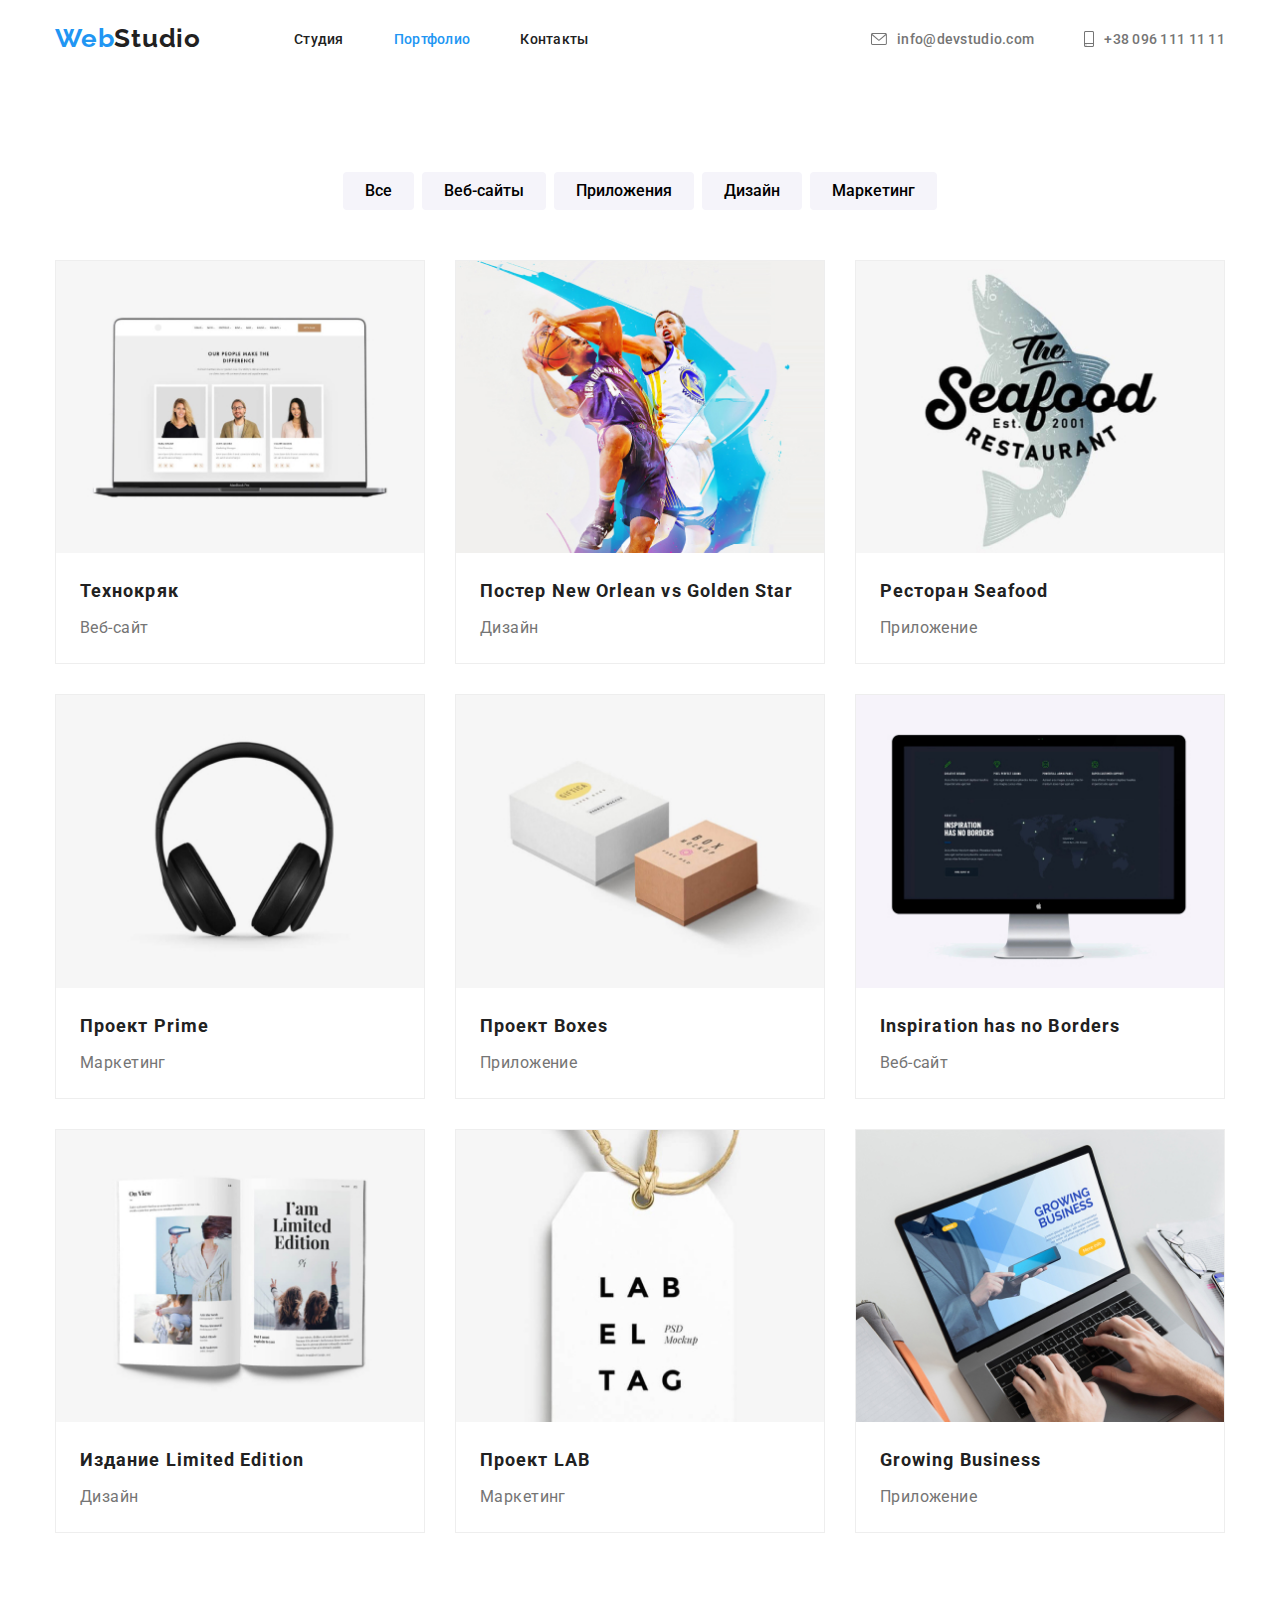
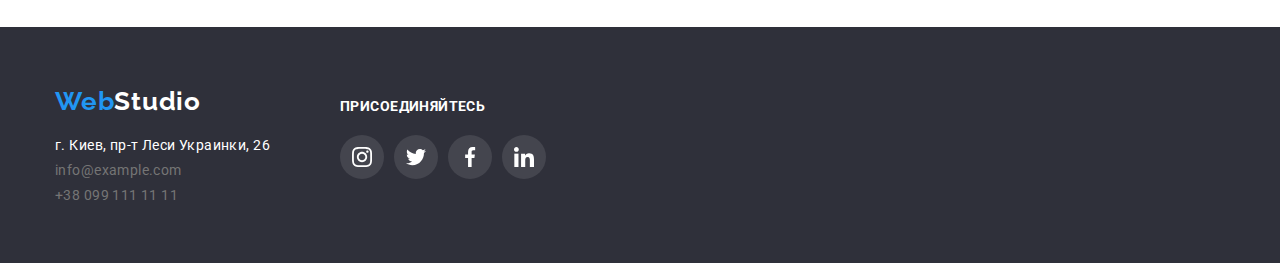
==== homework5/portfolio.html @ 6146c53e "Add files via upload" ====
<!DOCTYPE html>
<html lang="ru-UA">
<head>
    <meta charset="UTF-8">
    <meta name="viewport" content="width=device-width, initial-scale=1.0">
    <title>Портфолио</title>
    <link href="https://fonts.googleapis.com/css2?family=Raleway:wght@700&display=swap" rel="stylesheet">
    <link href="https://fonts.googleapis.com/css2?family=Raleway:wght@700&family=Roboto:wght@400;500;700;900&display=swap" rel="stylesheet">
    <link rel="stylesheet" href=" https://cdnjs.cloudflare.com/ajax/libs/modern-normalize/1.0.0/modern-normalize.min.css">
    <link rel="stylesheet" href="css/style.css">
</head>
<body>
    <header class="header">
        <div class="container header-container">
            <nav class="navigation">
                <a href="./" class="logohed link">Web<span class="logo-first">Studio</span></a>
                <ul class="list menu">
                  <li class="menu-item"><a href="index.html" class="studio link menu-link">Студия</a></li>
                  <li class="menu-item current"><a href="portfolio.html" class="link menu-link current">Портфолио</a></li>
                  <li class="menu-item"><a href="#contacs" class="link menu-link">Контакты</a></li>
                </ul>
              </nav>
              <ul class="list menu">
                <li class="menu-item">
                  <a href="mailto:info@devstudio.com" class="mail link">
                  <svg class="contacts-icon-mail">
                    <use href="./img/sprite.svg.svg#envelope-hover">
                    </use>
                </svg>
                info@devstudio.com</a>
                </li>
                <li class="menu-item">
                  <a href="tel:+380961111111" class="phone link"> 
                  <svg class="contacts-icon-phone">
                    <use href="./img/sprite.svg.svg#Vector">
                    </use>
                </svg>
                +38 096 111 11 11</a>
                </li>
              </ul>
    </div>
    </header>
        <!--h1 который спрячется стилями-->
        <section class="portfolio"> 
            <div class="container portfolio-nav">
                <ul class="list portfolio-menu-list">
                    <li class="potfolio-menu-item"><button type="button" class="btn potfolio-btn">Все</button></li>
                    <li class="potfolio-menu-item"><button type="button" class="btn potfolio-btn">Веб-сайты</button></li>
                    <li class="potfolio-menu-item"><button type="button" class="btn potfolio-btn">Приложения</button></li>
                    <li class="potfolio-menu-item"><button type="button" class="btn potfolio-btn">Дизайн</button></li>
                    <li class="potfolio-menu-item"><button type="button" class="btn potfolio-btn">Маркетинг</button></li>
               </ul>
        </div>
            <div class="container">
            <ul class="list potfolio-menu">
                <li class="portfolio-item">
                    <a href="" class=" link">
                    <img class="portfolio-photo"
                    src="img/img(7).jpg"
                    width="370"
                    height="294"
                    alt="ноутбук">
                    <h2 class="portfolio-name ">Технокряк</h2>
                    <p class="site-menu ">Веб-сайт</p>
                  </a>
                </li>
                <li class="portfolio-item">
                    <a href="" class="link">
                    <img class="portfolio-photo"
                    src="img/img(8).jpg" 
                    width="370"
                    height="294"
                    alt="баскетболист">
                    <h2 class="portfolio-name ">Постер New Orlean vs Golden Star</h2>
                    <p class="site-menu">Дизайн</p>
                   </a>
                </li>
                <li class="portfolio-item">
                    <a href="" class="link">
                    <img class="portfolio-photo"
                    src="img/img(9).jpg" 
                    width="370"
                    height="294"
                    alt="логотип ресторана морепродукты">
                    <h2 class="portfolio-name ">Ресторан Seafood</h2>
                    <p class="site-menu">Приложение</p>
                  </a>
                </li>
                <li class="portfolio-item">
                    <a href="" class="link">
                    <img class="portfolio-photo"
                    src="img/img(10).jpg" 
                    width="370"
                    height="294"
                    alt="наушники">
                    <h2 class="portfolio-name ">Проект Prime</h2>
                    <p class="site-menu">Маркетинг</p>
                   </a>
                </li>
                <li class="portfolio-item">
                    <a href="" class="link">
                    <img class="portfolio-photo"
                    src="img/img(11).jpg" 
                    width="370"
                    height="294"
                    alt="две коробки">
                    <h2 class="portfolio-name ">Проект Boxes</h2>
                    <p class="site-menu">Приложение</p>
                  </a>
                </li>
                <li class="portfolio-item">
                    <a href="" class="link">
                    <img class="portfolio-photo"
                    src="img/img(12).jpg" 
                    width="370"
                    height="294"
                    alt="монитор">
                    <h2 class="portfolio-name ">Inspiration has no Borders</h2>
                    <p class="site-menu">Веб-сайт</p>
                  </a>
                </li>
                <li class="portfolio-item">
                    <a href="" class="link">
                    <img class="portfolio-photo"
                    src="img/img(13).jpg" 
                    width="370"
                    height="294"
                    alt="журнал">
                    <h2 class="portfolio-name title ">Издание Limited Edition</h2>
                    <p class="site-menu">Дизайн</p>
                   </a>
                </li>
                <li class="portfolio-item">
                    <a href="" class="link">
                    <img class="portfolio-photo"
                    src="img/img(14).jpg" 
                    width="370"
                    height="294"
                    alt="бирка">
                    <h2 class="portfolio-name ">Проект LAB</h2>
                    <p class="site-menu">Маркетинг</p>
                   </a>
                </li>
                <li class="portfolio-item">
                    <a href="" class="link">
                    <img class="portfolio-photo"
                    src="img/img(15).jpg" 
                    width="370"
                    height="294"
                    alt="ноутбук">
                    <h2 class="portfolio-name ">Growing Business</h2>
                    <p class="site-menu">Приложение</p>
                  </a>
                </li>
            </ul>
        </div>
        </section>
        <footer class="fotter dark-bg">
          <div class="wrapper container">
          <div>
          <a href="./" class="logofot link">Web<span class="logo-part">Studio</span></a>
          <address id="contacs">
          <ul class="list">
              <li class="footer-item"><a class="address link" href="https://goo.gl/maps/JA8xkYr5c1R22i3h6" target="_blank" rel="noopener noreferer">г. Киев, пр-т Леси Украинки, 26</a></li>
              <li class="footer-item"><a href="mailto:info@example.com" class=" link"> info@example.com</a>
              </li>
              <li class="footer-item"><a href="tel:+380991111111" class=" link"> +38 099 111 11 11</a> 
              </li>
          </ul>
        </address>
          </div>
          <div class="join">
            <p class="join-title">Присоединяйтесь</p>
            <ul class="list join-list">
                <li class="join-item">
                    <a href="">
                        <div class="join-circle">
                            <svg class="join-icons">
                                <use href="./img/sprite.svg.svg#instagram-2">
                                </use>
                            </svg>
                        </div>
                    </a>
                </li>
                <li class="join-item">
                    <a href="">
                        <div class="join-circle">
                            <svg class="join-icons">
                                <use href="./img/sprite.svg.svg#twitter-1">
                                </use>
                            </svg>
                        </div>
                    </a>
                </li>
                <li class="join-item">
                    <a href="">
                        <div class="join-circle">
                            <svg class="join-icons">
                                <use href="./img/sprite.svg.svg#facebook-1">
                                </use>
                            </svg>
                        </div>
                    </a>
                </li>
                <li class="join-item">
                    <a href="">
                        <div class="join-circle">
                            <svg class="join-icons">
                                <use href="./img/sprite.svg.svg#linkedin-1">
                                </use>
                            </svg>
                        </div>
                    </a>
                </li>
            </ul>
        </div>
        </div>
        </footer>
</body>
</html>
---- homework5/css/style.css ----
:root {
    --main-text-cl: #757575;
    --accent-cl: #2196F3;
    --black-cl: #212121;
    --white-cl: #FFFFFF;
    --dark-bg-cl: #2F303A;
    --grey-bag-cl: #F5F4FA;
    --social-cl: #AFB1B8;
    --rgb: rgba(255, 255, 255, 0.6)
    --join-sircle: rgba(255, 255, 255, 0.1);
}
html {
    box-sizing: border-box;
}
*,
*::before,
*::after {
  box-sizing: inherit;
}
body {
    margin: 0px;
    padding: 0px;
    font-family: Roboto, sans-serif;
    font-size: 14px;
    line-height: 1,71;
    letter-spacing: 0.03em;
    color: var(--main-text-cl);
}
h1,
h2,
h3,
h4,
p {
    margin-top: 0;
}
p {
    margin-bottom: 50px;
}

img {
    display: block;
    max-width: 100%;
    height: auto;
}
address {
    font-style: normal;
}
.visually-hidden {
    position: absolute !important;
    clip: rect(1px 1px 1px 1px);
    clip: rect(1px, 1px, 1px, 1px);
    padding: 0 !important;
    border: 0 !important;
    height: 1px !important;
    width: 1px !important;
    overflow: hidden;
}
.container {
    width: 1200px;
    padding-left: 15px;
    padding-right: 15px;
    margin-right: auto;
    margin-left: auto;
}

.list {
    list-style: none;
    margin: 0;
    padding: 0;
}
.skills-list {
    display: flex;
    flex-wrap: wrap;
    margin-left: -30px;
    margin-top: -30px;
 }
.footerlist {
    list-style: none;
}
.link {
    color: inherit;
    text-decoration: none;
}

.link:hover,
.link:focus {
    color: var(--accent-cl);
}

.social-icons {
    display: flex;
    justify-content: center;
    margin-bottom: 30px;
}
.social-icons-svg {
    width: 20px;
    height: 20px;
    fill: var(--social-cl);
}

.social-icons-item:not(:last-child) {
    margin-right: 10px;
}
.company-icons-item:not(:last-child) {
    margin-right: 30px;
}
.company-icons-link {
    display: flex;
    justify-content: center;
    align-items: center;
    width: 45px;
    height: 50px;
    background-color: var(--white-cl);
    
}
.header {
    background-color: var(--white-cl);
    margin-top: 24px;
    margin-bottom: 24px;
}
.header-container {
    display: flex;
    align-items: center;
    justify-content: flex-end;
}
.header .logohed {
    margin-right: 93px;
}
.header .mail-link {
    margin-right: 50px;
}
.header-menu-item:not(:last-child) {
    margin-right: 50px;
}
.navigation {
    display: flex;
    align-items: center;
    margin-right: auto;
}
.menu {
    display: inline-flex;
}
.menu-item:not(:last-child) {
    margin-right: 50px;
}
.logohed {
    font-family: Raleway,sans-serif;
    font-weight: bold;
    font-size: 26px;
    line-height: 1,192;
    letter-spacing: 0.03em;
    color: var(--accent-cl);
}
.logofot {
    font-family: Raleway,sans-serif;
    font-weight: bold;
    font-size: 26px;
    line-height: 1,192;
    letter-spacing: 0.03em;
    color: var(--accent-cl);

}
.logo-first {
    color: var(--black-cl);
}
.logo-part {
    color: var(--white-cl);
}
.phone {
    display: flex;
    justify-content: center;
    align-items: center;
    font-weight: 500;
    font-size: 14px;
    line-height: 1,144;
    letter-spacing: 0.02em;
    color: var(--main-text-cl);
}
.mail {
    display: flex;
    justify-content: center;
    align-items: center;
    font-weight: 500;
    font-size: 14px;
    line-height: 1,144;
    letter-spacing: 0.02em;
    color: var(--main-text-cl);
}
.contacts-icon-mail {
    width: 16px;
    height: 12px;
    fill: currentColor;
    margin-right: 10px;
}
.contacts-icon-phone {
    width: 10px;
    height: 16px;
    margin-right: 10px;
    fill: var(--main-text-cl);
}
.link:hover .contacts-icon-mail,
.link:focus .contacts-icon-mail,
.link:hover .contacts-icon-phone,
.link:focus .contacts-icon-phone {
    fill: var(--accent-cl);

}
.address {
    color: var(--white-cl);
}
.menu-link {
    font-weight: 500;
    font-size: 14px;
    line-height: 1,144;
    letter-spacing: 0.02em;
    color: var(--black-cl);
}
.studio:hover,
.studio:focus {
    color: var(--accent-cl);
}
.studio {
    color: var(--black-cl);
}
.current {
    color: var(--accent-cl);
}
.hero {
    padding-top: 200px;
    padding-bottom: 200px;
}
.hero-content {
    text-align: center;
}
.hero-bag {
    min-width: 1600px;
    background-image: linear-gradient(
      to right,
      rgba(47, 48, 58, 0.4),
      rgba(47, 48, 58, 0.4)
    ),
    url(../img/img.hero.jpg);
    background-repeat: no-repeat;
    background-position: center;
}
   
.btn {
    /* Заказать услугу */
    cursor: pointer;
    display: inline-block;
    font-family: inherit;
    font-size: 16px;
    text-align: center;
    border: none;
    border-radius: 4px;
}


.hero-btn {
    font-weight: 700;
    line-height: 1.875;
    letter-spacing: 0.06em;
    min-width: 200px;
    padding: 10px 32px;
    background-color: var(--accent-cl);
    color: var(--white-cl);
}
  .btn:hover,
  .btn:focus {
  background-color: rgba(33, 150, 243, 0.75);
  box-shadow: 0px 3px 1px rgba(0, 0, 0, 0.1), 0px 1px 2px rgba(0, 0, 0, 0.08),
    0px 2px 2px rgba(0, 0, 0, 0.12);
    color: var(--white-cl);
}

.btn:active {
  background-color: rgba(33, 150, 243, 0.5);
  box-shadow: 0px 3px 1px rgba(0, 0, 0, 0.1), 0px 1px 2px rgba(0, 0, 0, 0.08),
    0px 2px 2px rgba(0, 0, 0, 0.12);
}

.potfolio-btn {
    padding: 6px 22px;
    font-weight: 500;
    line-height: 1.625;
    background-color: var(--grey-bag-cl);
}

.about {
    padding-top: 94px;
    padding-bottom: 94px;
}
.grey-box {
    display: flex;
  width: 270px;
  height: 120px;
  background-color: var(--grey-bag-cl);
  margin-bottom: 30px;
  border-radius: 4px;
  justify-content: center;
  align-items: center;
}

.potfolio-menu-item:not(:last-child) {
    margin-right: 8px;
}
.skills-item {
    margin-left: 30px;
    margin-top: 30px;
    flex-basis: calc(100% / 4 - 30px);
  }
.zadacha {
    font-size: 14px;
    line-height: 1,144;
    letter-spacing: 0.03em;
    text-transform: uppercase;
    margin-bottom: 10px;  
}
.text {
    margin-bottom: 0px;
    line-height: 1.714;
}
.text:not(:last-child) {
    margin-right: 30px;
}
.whatwedo {
    padding-top: 0;  
}
.whatwedo-list {
    display: flex; 
    flex-wrap: wrap;
    margin-top: -30px;
    margin-left: -30px;  
}
.whatwedo-item {
    padding-bottom: 0;
    margin-top: 30px;
    margin-left: 30px;
    flex-basis: calc(100% / 3 - 30px);
    
}
.team-bg {
    background-color: var(--grey-bag-cl);
}
.team-list {
    display: flex;
    flex-wrap: wrap;
    margin-top: -30px;
    margin-left: -30px;
}
.team-item {
    margin-top: 30px;
    margin-left: 30px;
    flex-basis: calc(100% / 4 - 30px);
    background-color: var(--white-cl);
    box-shadow: 0px 1px 3px rgba(0, 0, 0, 0.12), 0px 1px 1px rgba(0, 0, 0, 0.14), 0px 2px 1px rgba(0, 0, 0, 0.2);
    border-radius: 0px 0px 4px 4px;
}
.photo-team {
    margin-bottom: 30px;
}

.title {
    font-weight: 700;
    color: var(--black-cl);
}

.section-clients {
    padding: 94px 0;
}

.client {
    font-family: Roboto;
    font-style: normal;
    font-weight: bold;
    font-size: 36px;
    line-height: 42px;
    text-align: center;
    letter-spacing: 0.03em;
}
.page-title {
    margin-bottom: 30px;
    max-width: 696px;
    color: var(--white-cl);
    font-size: 44px;
    font-weight: 900;
    line-height: 1.36;
    letter-spacing: 0.06em;
    text-transform: uppercase;
    margin-right: auto;
    margin-left: auto;
}

.client-svg {
    fill: var(--social-cl);
}

.client-svg4 {
    width: 80px;
    height: 42px;
}

.client-border:not(:last-child) {
    margin-right: 30px;
}
.clients-box {
    width: 170px;
    height: 90px;
    border: 1px solid var(--social-cl);
    border-radius: 4px;
    display: flex;
    justify-content: center;
    align-items: center;
}

 .clients-box:hover,
 .clients-box:focus {
    border: 1px solid var(--accent-cl)
}
.clients-box:hover .client-svg,
.clients-box:hover .client-svg,
.clients-box:focus .client-svg,
.clients-box:focus .client-svg {
    fill: var(--accent-cl);
} 

.section-title {
    margin-bottom: 50px;
    font-size: 36px;
    line-height: 1,167; 
    text-align: center;
}
.name {
    font-weight: 500;
    font-size: 16px;
    line-height: 1,187;
    text-align: center;
    color: var(--black-cl);
    margin-bottom: 10px;    
}
.team-position {
    letter-spacing: 0.03em;
    color: var(--main-text-cl);
    margin-bottom: 16px;
    font-size: 16px;
    line-height: 1.188;
    text-align: center;
}
.circle {
    width: 44px;
    height: 44px;
    border-radius: 50%;
    background-color: var(--white-cl);
    display: flex;
    justify-content: center;
    align-items: center;
}
.circle:hover,
.circle:focus {
    background-color: var(--accent-cl);
}
.circle:hover .social-icons-svg,
.circle:focus .social-icons-svg {
  fill: var(--white-cl);
}

.label {
    font-weight: normal;
    font-size: 16px;
    line-height: 1,18;
    text-align: center;
    color: var(--main-text-cl);
}
.join {
    margin-left: 70px;
    margin-right: auto;
}
.join-title {
    margin-top: 12px;
    margin-bottom: 20px;
    font-weight: bold;
    font-size: 14px;
    line-height: 1.14;
    letter-spacing: 0.03em;
    text-transform: uppercase;
    color: var(--white-cl);
}
.join-list {
    display: flex;
}

.join-item:not(:last-child) {
    margin-right: 10px;
}

.join-circle {
    width: 44px;
    height: 44px;
    border-radius: 50%;
    background-color: rgba(255, 255, 255, 0.1);
    display: flex;
    justify-content: center;
    align-items: center;
}
.join-icons {
    width: 20px;
    height: 20px;
    fill: var(--white-cl);
}
.join-circle:hover,
.join-circle:focus {
  background-color: var(--accent-cl);
}
.portfolio {
    padding: 94px 0px;
}
.portfolio-nav {
    margin-bottom: 50px;
}
.portfolio-menu-list {
    display: flex;
    justify-content: center;
}
.fotter {
    padding-top: 60px;
    padding-bottom: 60px;
}

.wrapper {
    display: flex;
}

.fotter .logofot {
  display: inline-block;
  margin-bottom: 20px;
}
.footer-item:not(:last-child) {
    margin-bottom: 9px;
  }
.dark-bg {
    background-color: var(--dark-bg-cl);
}

.portfolio-name {
    padding: 0 24px;
    margin-bottom: 4px;
    font-weight: 700;
    font-size: 18px;
    line-height: 2;
    letter-spacing: 0.06em;
    color: var(--black-cl);
}
.site-menu {
    padding: 0 24px 20px;
    margin-bottom: 0;
    font-size: 16px;
    line-height: 1.875;
    color: var(--main-text-cl);
}
.potfolio-menu {
    display: flex;
    flex-wrap: wrap;
    margin-left: -30px;
    margin-top: -30px;
}
.portfolio-item {
    border: 1px solid #eeeeee;
    margin-left: 30px;
    margin-top: 30px;
    flex-basis: calc(100% / 3 - 30px);
}
.portfolio-item:focus,
.portfolio-item:hover {
    box-sizing: border-box;
    box-shadow: 0px 1px 1px rgba(0, 0, 0, 0.12), 0px 4px 4px rgba(0, 0, 0, 0.06), 1px 4px 6px rgba(0, 0, 0, 0.16);
}
.portfolio-photo {
    margin-bottom: 20px;
}
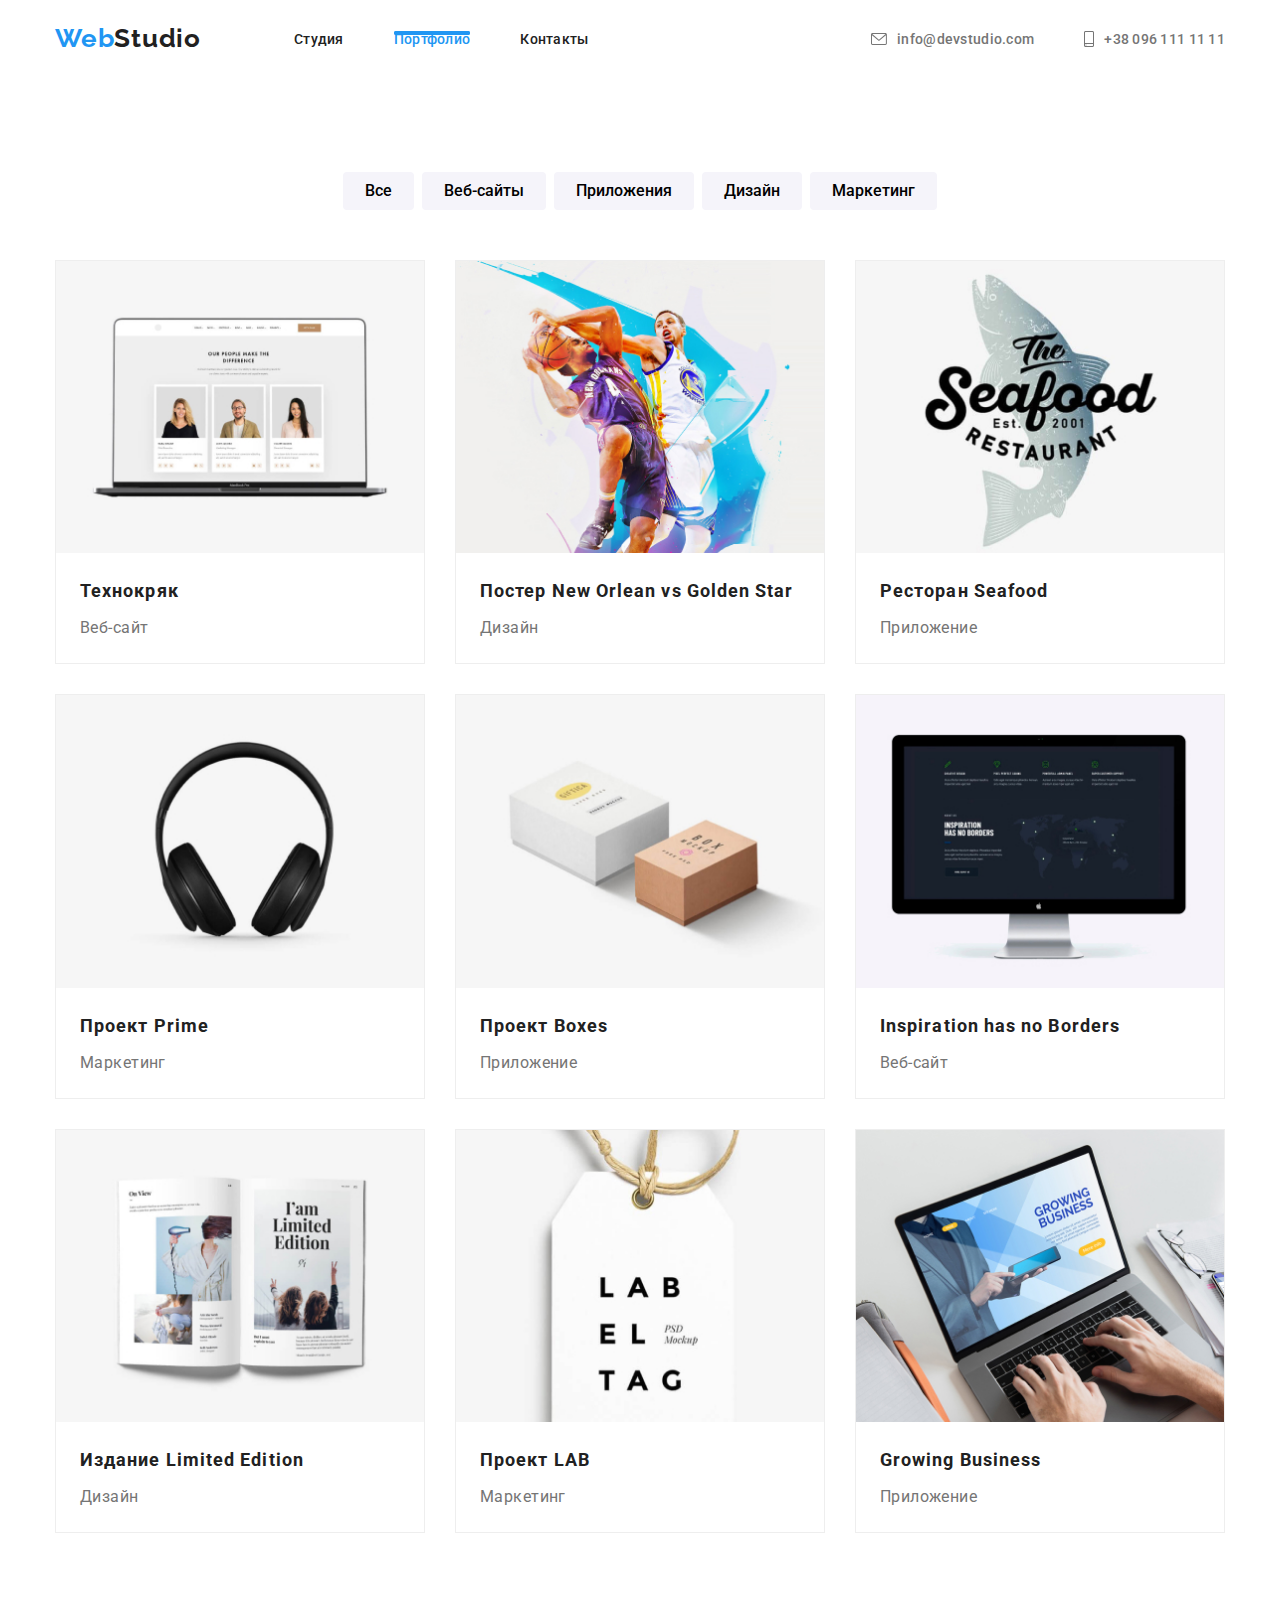
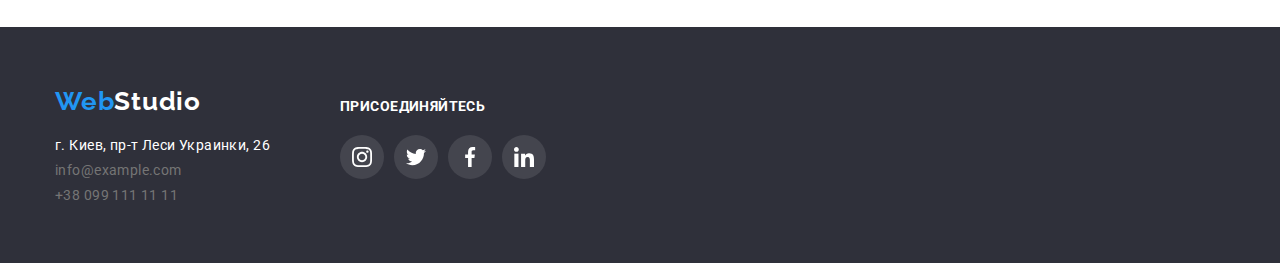
==== commit 750d2b51: "добавлен вкладышь к картинкамв портфолио" ====
--- a/homework5/portfolio.html
+++ b/homework5/portfolio.html
@@ -55,13 +55,25 @@
             <ul class="list potfolio-menu">
                 <li class="portfolio-item">
                     <a href="" class=" link">
+                        <div class="portfolio-wrapping">
+                            <div class="overlay-wrapping">
                     <img class="portfolio-photo"
                     src="img/img(7).jpg"
                     width="370"
                     height="294"
                     alt="ноутбук">
+                                <div class="overlay-box">
+                                    <p class="overlay">Технокряк это современная площадка распространения
+                                        коронавируса.
+                                        Компании используют эту платформу для цифрового
+                                        шпионажа и атак на защищённые сервера конкурентов.</p>
+                                </div>
+                            </div>
+                        </div>
                     <h2 class="portfolio-name ">Технокряк</h2>
                     <p class="site-menu ">Веб-сайт</p>
+                            
+                       
                   </a>
                 </li>
                 <li class="portfolio-item">
--- a/homework5/css/style.css
+++ b/homework5/css/style.css
@@ -8,6 +8,9 @@
     --social-cl: #AFB1B8;
     --rgb: rgba(255, 255, 255, 0.6)
     --join-sircle: rgba(255, 255, 255, 0.1);
+    --bkg-drop: rgba(0, 0, 0, 0.2);
+    --imgoverlay: rgba(47, 48, 58, 0.8);
+    --back-overlay: rgba(33, 150, 243, 0.9);
 }
 html {
     box-sizing: border-box;
@@ -215,6 +218,26 @@
     letter-spacing: 0.02em;
     color: var(--black-cl);
 }
+
+/* линия для меню в хедере */
+.current::after {
+    content: "";
+    width: 100%;
+    height: 4px;
+    background: var(--accent-cl);
+    border-radius: 2px;
+  
+    position: absolute;
+    left: 0;
+    bottom: -50,5px;
+}
+   .current {
+    color: var(--accent-cl);
+}
+   .menu-item {
+    position: relative;
+}
+ 
 .studio:hover,
 .studio:focus {
     color: var(--accent-cl);
@@ -233,12 +256,8 @@
     text-align: center;
 }
 .hero-bag {
-    min-width: 1600px;
-    background-image: linear-gradient(
-      to right,
-      rgba(47, 48, 58, 0.4),
-      rgba(47, 48, 58, 0.4)
-    ),
+    max-width: 1600px;
+    background-image: linear-gradient(to right,rgba(47, 48, 58, 0.4), rgba(47, 48, 58, 0.4)),
     url(../img/img.hero.jpg);
     background-repeat: no-repeat;
     background-position: center;
@@ -337,8 +356,105 @@
     margin-top: 30px;
     margin-left: 30px;
     flex-basis: calc(100% / 3 - 30px);
+}
+/* внутренние секции */ /* дисктопные предложения */
+.inside-section .link::before {
+    content: '';
+    display: inline-block;
+    width: 100%;
+    height: 70px;
+    background: var(--imgoverlay);
+  
+    position: absolute;
+    bottom: 0;
+  }
+  .inside-section .whatwedo-item {
+    position: relative;
+  }
+.inside-section .whatwedo-list {
+    display: flex;
+    flex-wrap: wrap;
+  }
+  
+  .inside-section .li-item:not(:nth-child(3n)) {
+    margin-right: 30px;
+  }
+  
+  .inside-section .li-item:not(:nth-last-child(-n + 3)) {
+    margin-bottom: 30px;
+  }
     
-}
+.overlay-disctop {
+    position: absolute;
+    bottom: 0;
+
+    margin: 0;
+    width: 100%;
+    height: 70px;
+
+    display: flex;
+    justify-content: center;
+    align-items: center;
+
+    font-weight: 700;
+    line-height: 1.14;
+    text-transform: uppercase;
+    color: var(--white-cl);
+}
+
+/* модальное окно */
+.close-button {
+    display: block;
+    width: 30px;
+    height: 30px;
+    padding: 0;
+    margin-top: 8px;
+    margin-right: 8px;
+    margin-left: auto;
+    justify-content: center;
+    align-items: center;
+    background-color: var(--white-cl);
+    border: hidden;
+  }
+  .backdrop.is-hidden {
+    visibility: hidden;
+    opacity: 0;
+    pointer-events: none;
+  }
+  
+  .backdrop.is-hidden .modal {
+    transform: translate(-50%, -50%) scale(0.1);
+  }
+  
+  .backdrop {
+    position: fixed;
+    top: 0;
+    left: 0;
+    width: 100%;
+    height: 100%;
+    background-color: var(--bkg-drop);
+  
+    visibility: visible;
+    opacity: 1;
+    z-index: 99;
+    transition: opacity 250ms cubic-bezier(0.4, 0, 0.2, 1);
+  }
+  
+  .modal {
+    position: absolute;
+    width: 528px;
+    height: 581px;
+    top: 50%;
+    left: 50%;
+    background-color: var(--white-cl);
+    box-shadow: 0px 1px 3px rgba(0, 0, 0, 0.12), 0px 1px 1px rgba(0, 0, 0, 0.14),
+      0px 2px 1px rgba(0, 0, 0, 0.2);
+    border-radius: 4px;
+  
+    transform: translate(-50%, -50%) scale(1);
+    transition: transform 250ms cubic-bezier(0.4, 0, 0.2, 1);
+  }
+
 .team-bg {
     background-color: var(--grey-bag-cl);
 }
@@ -521,6 +637,44 @@
     display: flex;
     justify-content: center;
 }
+/* портфолио вкладыши */
+.portfolio-wrapping {
+    border: 1px solid var(--light-line);
+  
+    transition: box-shadow 250ms cubic-bezier(0.4, 0, 0.2, 1);
+  }
+  /* вкладыш который выезжает */
+  .overlay-wrapping {
+    position: relative;
+    overflow: hidden;
+  }
+  .overlay-box {
+    display: flex;
+    position: absolute;
+    top: 0;
+    left: 0;
+    width: 100%;
+    height: 100%;
+    background-color: var(--back-overlay);
+    justify-content: center;
+    align-items: center;
+  
+    transform: translatey(100%);
+    transition: transform 250ms cubic-bezier(0.4, 0, 0.2, 1);
+  }
+  .portfolio .overlay {
+    font-weight: normal;
+    font-size: 18px;
+    line-height: 1.56;
+    letter-spacing: 0.03em;
+    color: var(--white-cl);
+    margin: 24px;
+  }
+  
+  .portfolio .link:hover .overlay-box,
+  .portfolio .link:focus .overlay-box {
+    transform: translatey(0);
+  }
 .fotter {
     padding-top: 60px;
     padding-bottom: 60px;
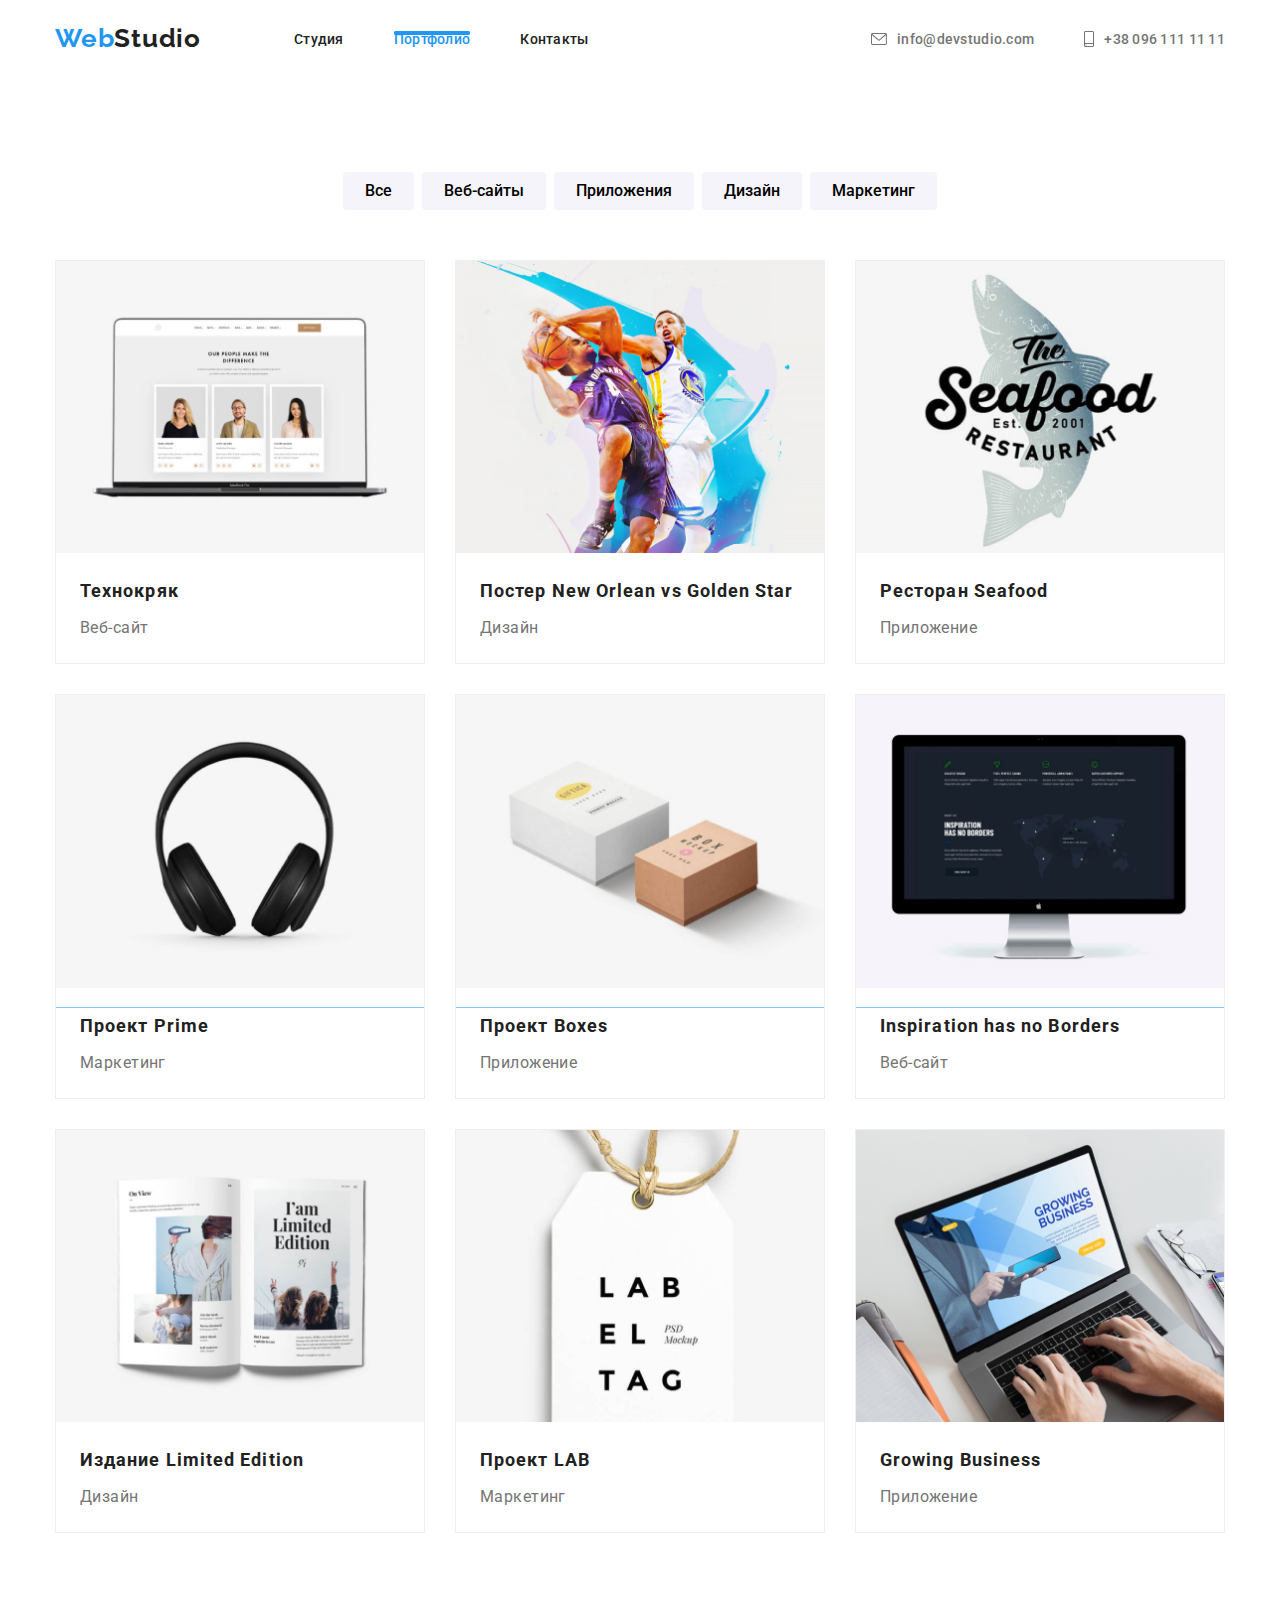
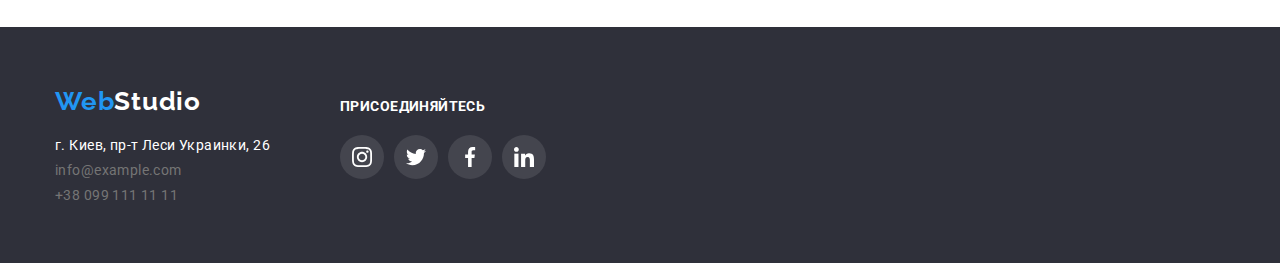
==== commit 0cd7cc73: "добавлены все вкладышт ко всем картинкам" ====
--- a/homework5/portfolio.html
+++ b/homework5/portfolio.html
@@ -78,88 +78,168 @@
                 </li>
                 <li class="portfolio-item">
                     <a href="" class="link">
-                    <img class="portfolio-photo"
-                    src="img/img(8).jpg" 
-                    width="370"
-                    height="294"
-                    alt="баскетболист">
+                        <div class="portfolio-wrapping">
+                            <div class="overlay-wrapping">
+                    <img class="portfolio-photo"
+                    src="img/img(8).jpg"
+                    width="370"
+                    height="294"
+                    alt="ноутбук">
+                                <div class="overlay-box">
+                                    <p class="overlay">Технокряк это современная площадка распространения
+                                        коронавируса.
+                                        Компании используют эту платформу для цифрового
+                                        шпионажа и атак на защищённые сервера конкурентов.</p>
+                                    </div>
+                                </div>
+                            </div>
                     <h2 class="portfolio-name ">Постер New Orlean vs Golden Star</h2>
                     <p class="site-menu">Дизайн</p>
                    </a>
                 </li>
                 <li class="portfolio-item">
                     <a href="" class="link">
-                    <img class="portfolio-photo"
-                    src="img/img(9).jpg" 
-                    width="370"
-                    height="294"
-                    alt="логотип ресторана морепродукты">
+                        <div class="portfolio-wrapping">
+                            <div class="overlay-wrapping">
+                    <img class="portfolio-photo"
+                    src="img/img(9).jpg"
+                    width="370"
+                    height="294"
+                    alt="ноутбук">
+                                <div class="overlay-box">
+                                    <p class="overlay">Технокряк это современная площадка распространения
+                                        коронавируса.
+                                        Компании используют эту платформу для цифрового
+                                        шпионажа и атак на защищённые сервера конкурентов.</p>
+                                    </div>
+                                </div>
+                            </div>
                     <h2 class="portfolio-name ">Ресторан Seafood</h2>
                     <p class="site-menu">Приложение</p>
                   </a>
                 </li>
                 <li class="portfolio-item">
                     <a href="" class="link">
-                    <img class="portfolio-photo"
-                    src="img/img(10).jpg" 
-                    width="370"
-                    height="294"
-                    alt="наушники">
+                        <div class="portfolio-wrapping">
+                            <div class="overlay-wrapping">
+                    <img class="portfolio-photo"
+                    src="img/img(10).jpg"
+                    width="370"
+                    height="294"
+                    alt="ноутбук">
+                                <div class="overlay-box">
+                                    <p class="overlay">Технокряк это современная площадка распространения
+                                        коронавируса.
+                                        Компании используют эту платформу для цифрового
+                                        шпионажа и атак на защищённые сервера конкурентов.</p>
+                                    </div>
+                                </div>
+                            </div>
                     <h2 class="portfolio-name ">Проект Prime</h2>
                     <p class="site-menu">Маркетинг</p>
                    </a>
                 </li>
                 <li class="portfolio-item">
                     <a href="" class="link">
-                    <img class="portfolio-photo"
-                    src="img/img(11).jpg" 
-                    width="370"
-                    height="294"
-                    alt="две коробки">
+                        <div class="portfolio-wrapping">
+                            <div class="overlay-wrapping">
+                    <img class="portfolio-photo"
+                    src="img/img(11).jpg"
+                    width="370"
+                    height="294"
+                    alt="ноутбук">
+                                <div class="overlay-box">
+                                    <p class="overlay">Технокряк это современная площадка распространения
+                                        коронавируса.
+                                        Компании используют эту платформу для цифрового
+                                        шпионажа и атак на защищённые сервера конкурентов.</p>
+                                    </div>
+                                </div>
+                            </div>
                     <h2 class="portfolio-name ">Проект Boxes</h2>
                     <p class="site-menu">Приложение</p>
                   </a>
                 </li>
                 <li class="portfolio-item">
                     <a href="" class="link">
-                    <img class="portfolio-photo"
-                    src="img/img(12).jpg" 
-                    width="370"
-                    height="294"
-                    alt="монитор">
+                        <div class="portfolio-wrapping">
+                            <div class="overlay-wrapping">
+                    <img class="portfolio-photo"
+                    src="img/img(12).jpg"
+                    width="370"
+                    height="294"
+                    alt="ноутбук">
+                                <div class="overlay-box">
+                                    <p class="overlay">Технокряк это современная площадка распространения
+                                        коронавируса.
+                                        Компании используют эту платформу для цифрового
+                                        шпионажа и атак на защищённые сервера конкурентов.</p>
+                                    </div>
+                                </div>
+                            </div>
                     <h2 class="portfolio-name ">Inspiration has no Borders</h2>
                     <p class="site-menu">Веб-сайт</p>
                   </a>
                 </li>
                 <li class="portfolio-item">
                     <a href="" class="link">
-                    <img class="portfolio-photo"
-                    src="img/img(13).jpg" 
-                    width="370"
-                    height="294"
-                    alt="журнал">
+                        <div class="portfolio-wrapping">
+                            <div class="overlay-wrapping">
+                    <img class="portfolio-photo"
+                    src="img/img(13).jpg"
+                    width="370"
+                    height="294"
+                    alt="ноутбук">
+                                <div class="overlay-box">
+                                    <p class="overlay">Технокряк это современная площадка распространения
+                                        коронавируса.
+                                        Компании используют эту платформу для цифрового
+                                        шпионажа и атак на защищённые сервера конкурентов.</p>
+                                    </div>
+                                </div>
+                            </div>
                     <h2 class="portfolio-name title ">Издание Limited Edition</h2>
                     <p class="site-menu">Дизайн</p>
                    </a>
                 </li>
                 <li class="portfolio-item">
                     <a href="" class="link">
-                    <img class="portfolio-photo"
-                    src="img/img(14).jpg" 
-                    width="370"
-                    height="294"
-                    alt="бирка">
+                        <div class="portfolio-wrapping">
+                            <div class="overlay-wrapping">
+                    <img class="portfolio-photo"
+                    src="img/img(14).jpg"
+                    width="370"
+                    height="294"
+                    alt="ноутбук">
+                                <div class="overlay-box">
+                                    <p class="overlay">Технокряк это современная площадка распространения
+                                        коронавируса.
+                                        Компании используют эту платформу для цифрового
+                                        шпионажа и атак на защищённые сервера конкурентов.</p>
+                                    </div>
+                                </div>
+                            </div>
                     <h2 class="portfolio-name ">Проект LAB</h2>
                     <p class="site-menu">Маркетинг</p>
                    </a>
                 </li>
                 <li class="portfolio-item">
                     <a href="" class="link">
-                    <img class="portfolio-photo"
-                    src="img/img(15).jpg" 
-                    width="370"
-                    height="294"
-                    alt="ноутбук">
+                        <div class="portfolio-wrapping">
+                            <div class="overlay-wrapping">
+                    <img class="portfolio-photo"
+                    src="img/img(15).jpg"
+                    width="370"
+                    height="294"
+                    alt="ноутбук">
+                                <div class="overlay-box">
+                                    <p class="overlay">Технокряк это современная площадка распространения
+                                        коронавируса.
+                                        Компании используют эту платформу для цифрового
+                                        шпионажа и атак на защищённые сервера конкурентов.</p>
+                                    </div>
+                                </div>
+                            </div>
                     <h2 class="portfolio-name ">Growing Business</h2>
                     <p class="site-menu">Приложение</p>
                   </a>
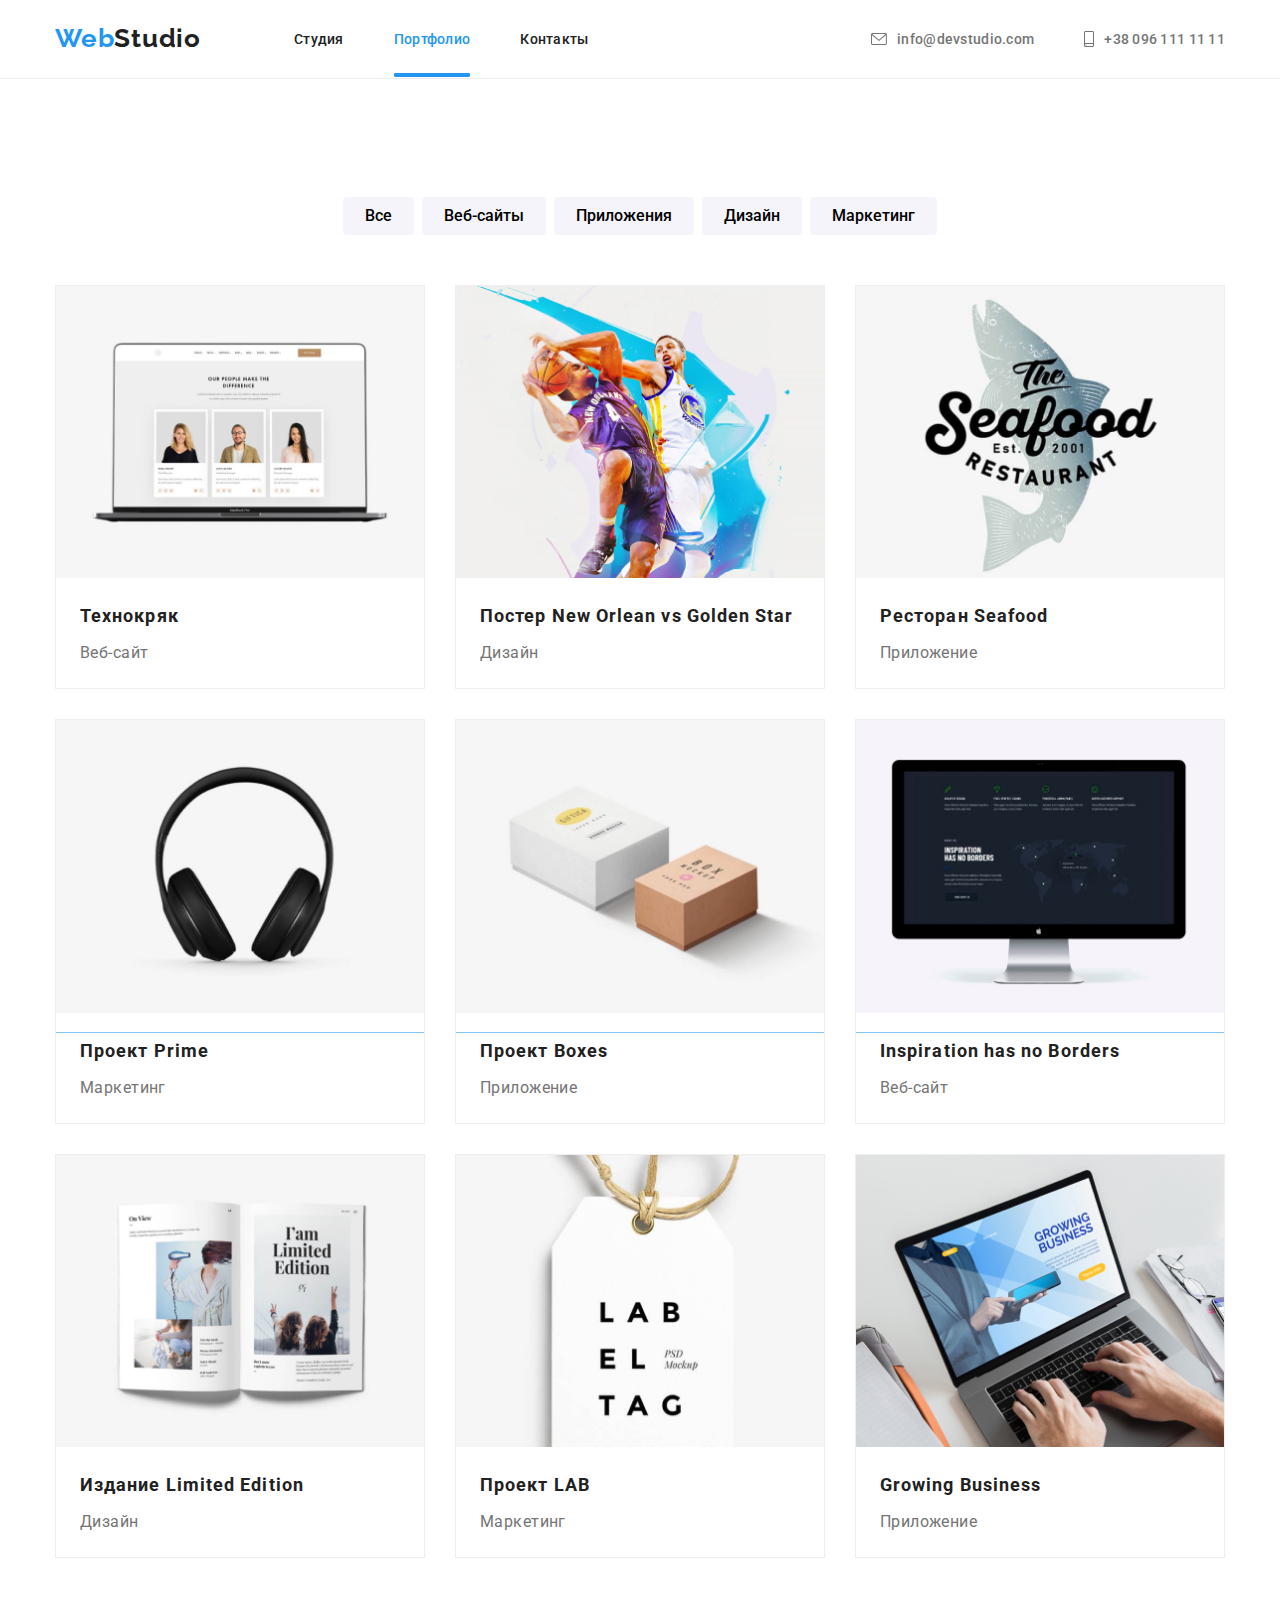
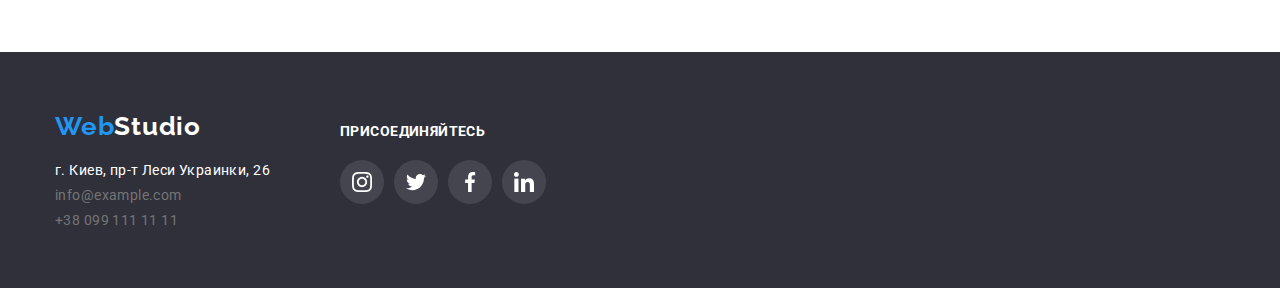
==== commit b4de1dca: "доьбавлена вся разметка к двум страницам" ====
--- a/homework5/portfolio.html
+++ b/homework5/portfolio.html
@@ -10,7 +10,7 @@
     <link rel="stylesheet" href="css/style.css">
 </head>
 <body>
-    <header class="header">
+    <header class="header header-line">
         <div class="container header-container">
             <nav class="navigation">
                 <a href="./" class="logohed link">Web<span class="logo-first">Studio</span></a>
--- a/homework5/css/style.css
+++ b/homework5/css/style.css
@@ -11,6 +11,7 @@
     --bkg-drop: rgba(0, 0, 0, 0.2);
     --imgoverlay: rgba(47, 48, 58, 0.8);
     --back-overlay: rgba(33, 150, 243, 0.9);
+    --header-line: #ECECEC;
 }
 html {
     box-sizing: border-box;
@@ -99,6 +100,7 @@
     width: 20px;
     height: 20px;
     fill: var(--social-cl);
+    transition: fill 250ms cubic-bezier(0.4, 0, 0.2, 1);
 }
 
 .social-icons-item:not(:last-child) {
@@ -116,6 +118,12 @@
     background-color: var(--white-cl);
     
 }
+
+.header-line {
+    border-bottom: 1px solid var(--header-line);
+    padding-bottom: 24px;
+}
+
 .header {
     background-color: var(--white-cl);
     margin-top: 24px;
@@ -125,6 +133,7 @@
     display: flex;
     align-items: center;
     justify-content: flex-end;
+    
 }
 .header .logohed {
     margin-right: 93px;
@@ -229,7 +238,7 @@
   
     position: absolute;
     left: 0;
-    bottom: -50,5px;
+    bottom: -30px;
 }
    .current {
     color: var(--accent-cl);
@@ -261,6 +270,11 @@
     url(../img/img.hero.jpg);
     background-repeat: no-repeat;
     background-position: center;
+}
+.hero-btn .portfolio-btn {
+    transition: color 250ms cubic-bezier(0.4, 0, 0.2, 1),
+    background-color 250ms cubic-bezier(0.4, 0, 0.2, 1),
+    box-shadow 250ms cubic-bezier(0.4, 0, 0.2, 1);
 }
    
 .btn {
@@ -570,6 +584,7 @@
     display: flex;
     justify-content: center;
     align-items: center;
+    transition: background-color 250ms cubic-bezier(0.4, 0, 0.2, 1);
 }
 .circle:hover,
 .circle:focus {
@@ -617,6 +632,7 @@
     display: flex;
     justify-content: center;
     align-items: center;
+    transition: background-color 250ms cubic-bezier(0.4, 0, 0.2, 1);
 }
 .join-icons {
     width: 20px;
